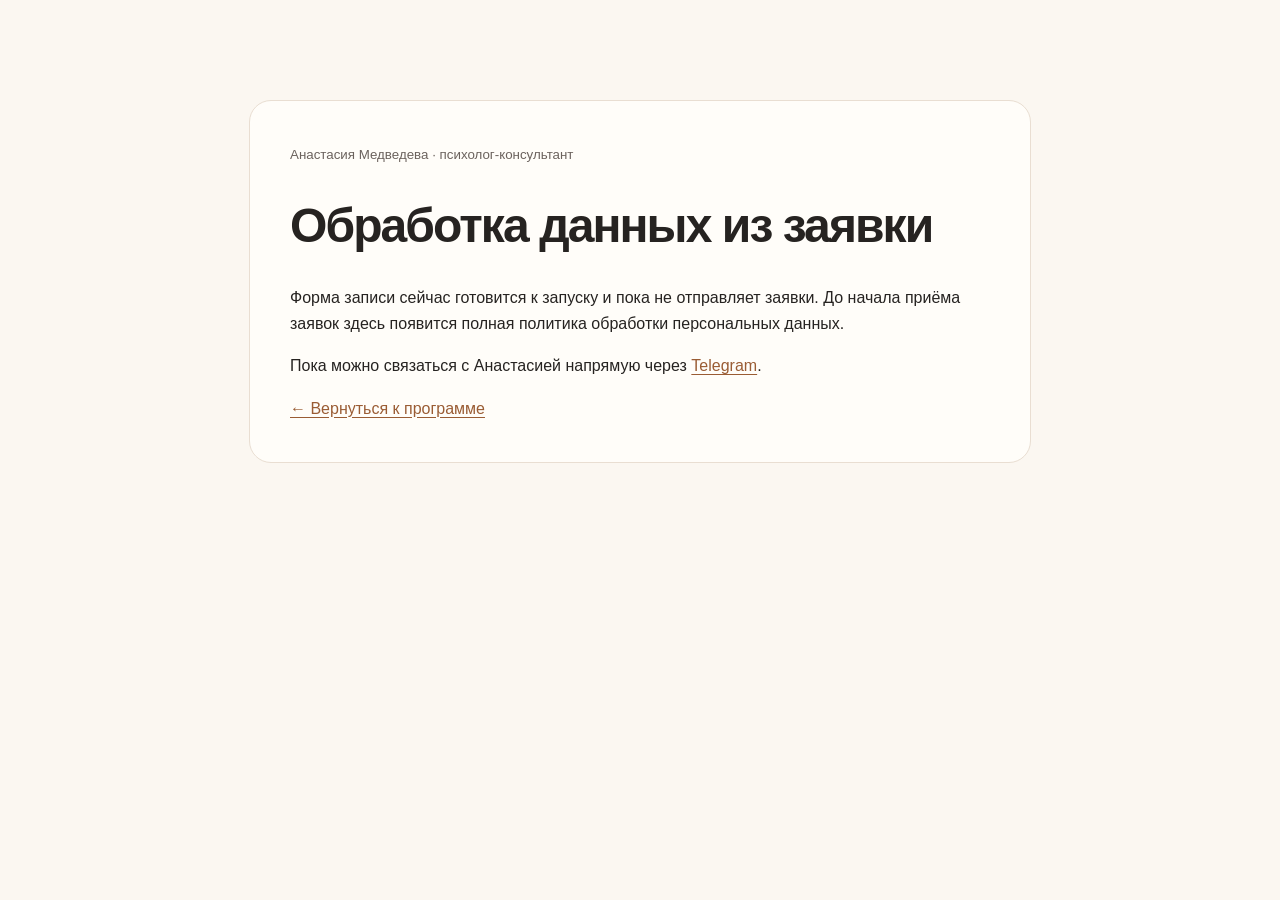
==== privacy/index.html @ b4ab06f7 "Add privacy notice for anxiety program landing page" ====
<!doctype html>
<html lang="ru">
<head>
  <meta charset="utf-8" />
  <meta name="viewport" content="width=device-width, initial-scale=1" />
  <meta name="robots" content="noindex" />
  <title>Информация об обработке данных — Анастасия Медведева</title>
  <style>body{margin:0;padding:28px;background:#fbf7f1;color:#262321;font:16px/1.65 Manrope,Arial,sans-serif}main{max-width:700px;margin:8vh auto;padding:40px;background:#fffdf9;border:1px solid #e9ded2;border-radius:22px}h1{font-size:clamp(2rem,5vw,3rem);line-height:1.1;letter-spacing:-.04em}a{color:#9a5c34;text-underline-offset:3px}small{color:#6b625d}@media(max-width:600px){main{margin:2vh auto;padding:28px}}</style>
</head>
<body>
<main>
  <small>Анастасия Медведева · психолог-консультант</small>
  <h1>Обработка данных из заявки</h1>
  <p>Форма записи сейчас готовится к запуску и пока не отправляет заявки. До начала приёма заявок здесь появится полная политика обработки персональных данных.</p>
  <p>Пока можно связаться с Анастасией напрямую через <a href="https://t.me/aanastasia_me">Telegram</a>.</p>
  <a href="../trevoga/">← Вернуться к программе</a>
</main>
</body>
</html>
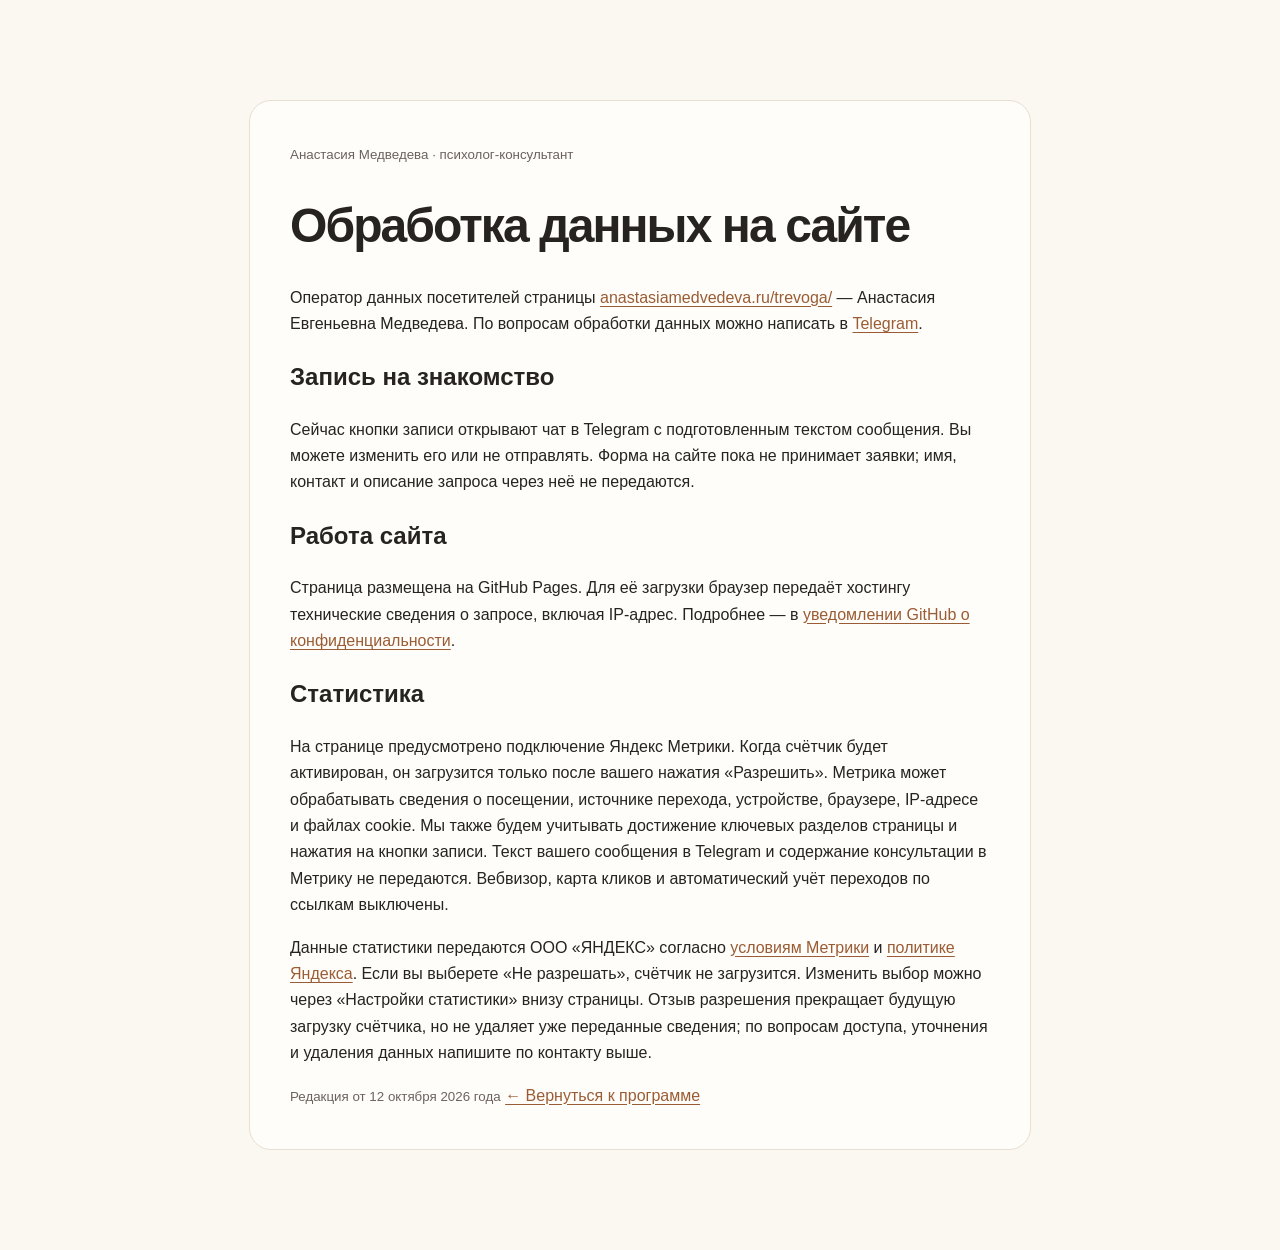
==== commit cbf784e6: "Explain analytics choices for anxiety page visitors" ====
--- a/privacy/index.html
+++ b/privacy/index.html
@@ -4,15 +4,22 @@
   <meta charset="utf-8" />
   <meta name="viewport" content="width=device-width, initial-scale=1" />
   <meta name="robots" content="noindex" />
-  <title>Информация об обработке данных — Анастасия Медведева</title>
+  <title>Обработка данных — Анастасия Медведева</title>
   <style>body{margin:0;padding:28px;background:#fbf7f1;color:#262321;font:16px/1.65 Manrope,Arial,sans-serif}main{max-width:700px;margin:8vh auto;padding:40px;background:#fffdf9;border:1px solid #e9ded2;border-radius:22px}h1{font-size:clamp(2rem,5vw,3rem);line-height:1.1;letter-spacing:-.04em}a{color:#9a5c34;text-underline-offset:3px}small{color:#6b625d}@media(max-width:600px){main{margin:2vh auto;padding:28px}}</style>
 </head>
 <body>
 <main>
   <small>Анастасия Медведева · психолог-консультант</small>
-  <h1>Обработка данных из заявки</h1>
-  <p>Форма записи сейчас готовится к запуску и пока не отправляет заявки. До начала приёма заявок здесь появится полная политика обработки персональных данных.</p>
-  <p>Пока можно связаться с Анастасией напрямую через <a href="https://t.me/aanastasia_me">Telegram</a>.</p>
+  <h1>Обработка данных на сайте</h1>
+  <p>Оператор данных посетителей страницы <a href="../trevoga/">anastasiamedvedeva.ru/trevoga/</a> — Анастасия Евгеньевна Медведева. По вопросам обработки данных можно написать в <a href="https://t.me/aanastasia_me">Telegram</a>.</p>
+  <h2>Запись на знакомство</h2>
+  <p>Сейчас кнопки записи открывают чат в Telegram с подготовленным текстом сообщения. Вы можете изменить его или не отправлять. Форма на сайте пока не принимает заявки; имя, контакт и описание запроса через неё не передаются.</p>
+  <h2>Работа сайта</h2>
+  <p>Страница размещена на GitHub Pages. Для её загрузки браузер передаёт хостингу технические сведения о запросе, включая IP-адрес. Подробнее — в <a href="https://docs.github.com/ru/site-policy/privacy-policies/github-general-privacy-statement">уведомлении GitHub о конфиденциальности</a>.</p>
+  <h2>Статистика</h2>
+  <p>На странице предусмотрено подключение Яндекс Метрики. Когда счётчик будет активирован, он загрузится только после вашего нажатия «Разрешить». Метрика может обрабатывать сведения о посещении, источнике перехода, устройстве, браузере, IP-адресе и файлах cookie. Мы также будем учитывать достижение ключевых разделов страницы и нажатия на кнопки записи. Текст вашего сообщения в Telegram и содержание консультации в Метрику не передаются. Вебвизор, карта кликов и автоматический учёт переходов по ссылкам выключены.</p>
+  <p>Данные статистики передаются ООО «ЯНДЕКС» согласно <a href="https://yandex.ru/legal/metrica_termsofuse/ru/">условиям Метрики</a> и <a href="https://yandex.ru/legal/confidential/ru/">политике Яндекса</a>. Если вы выберете «Не разрешать», счётчик не загрузится. Изменить выбор можно через «Настройки статистики» внизу страницы. Отзыв разрешения прекращает будущую загрузку счётчика, но не удаляет уже переданные сведения; по вопросам доступа, уточнения и удаления данных напишите по контакту выше.</p>
+  <small>Редакция от 12 октября 2026 года</small>
   <a href="../trevoga/">← Вернуться к программе</a>
 </main>
 </body>
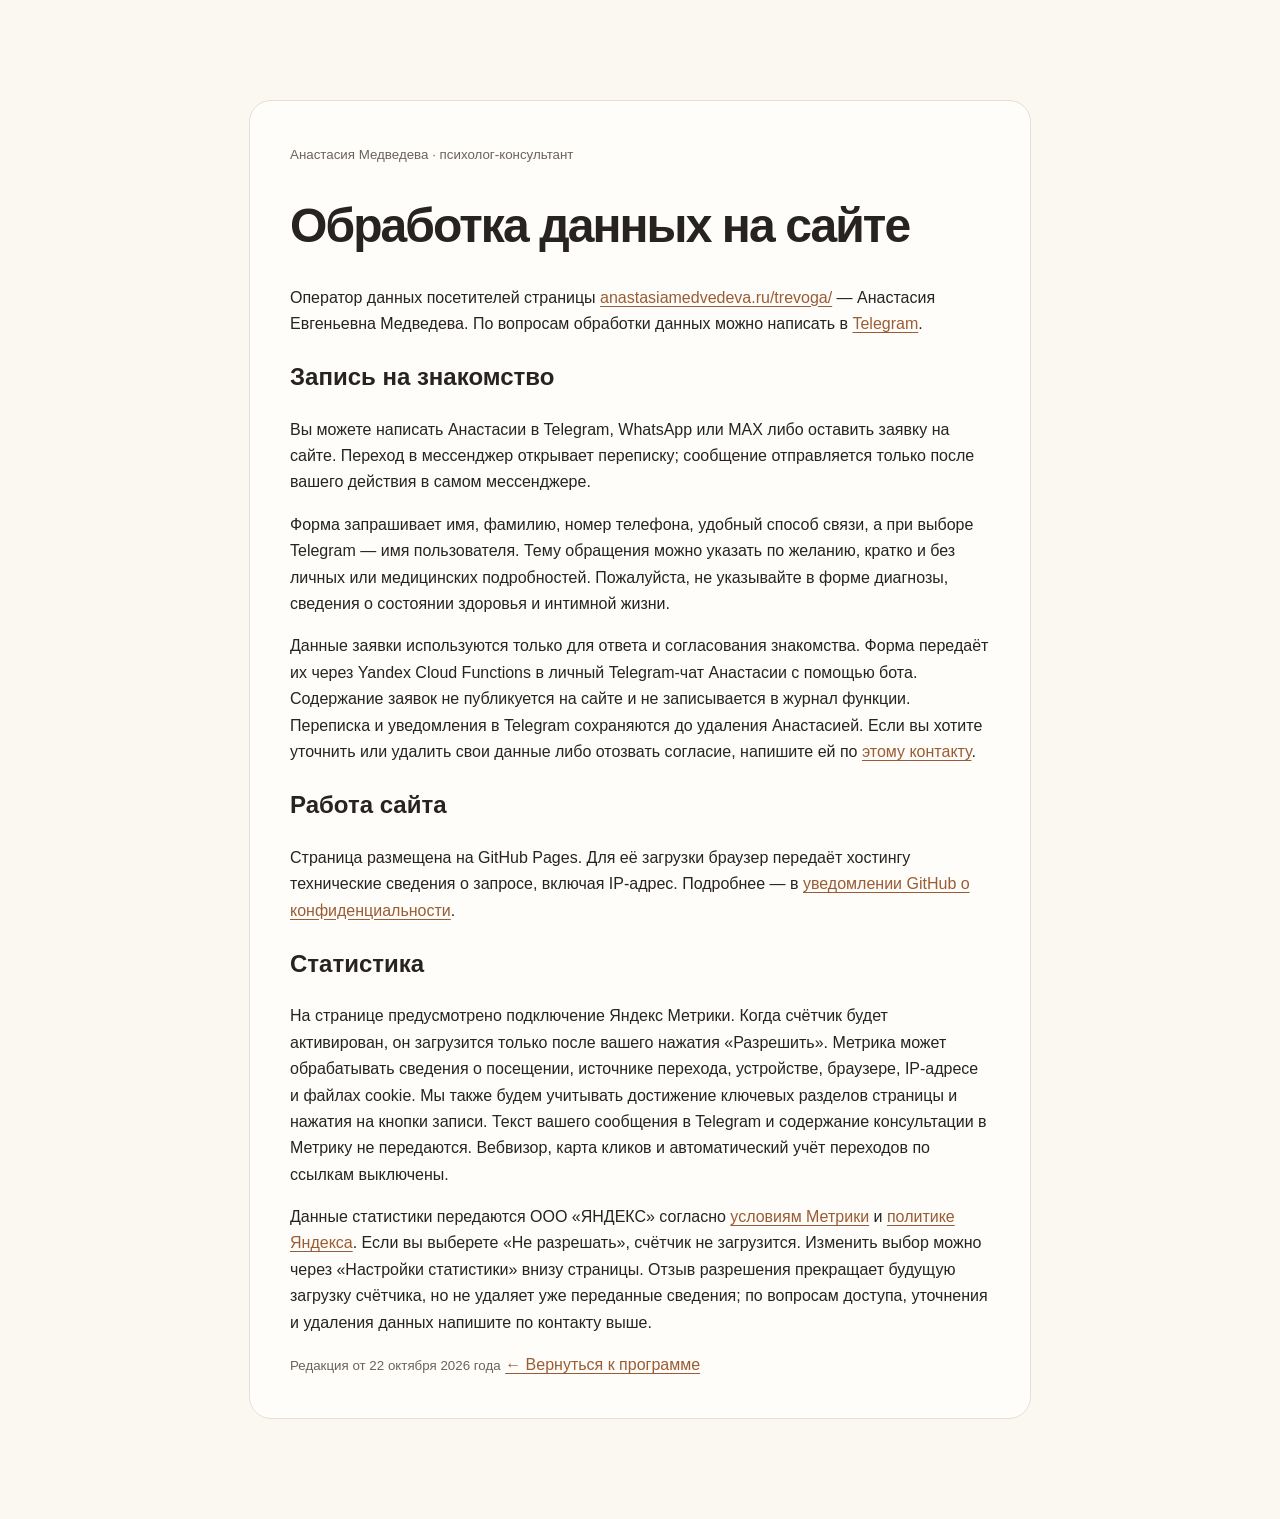
==== commit 613030f2: "Describe lead form data handling" ====
--- a/privacy/index.html
+++ b/privacy/index.html
@@ -13,13 +13,15 @@
   <h1>Обработка данных на сайте</h1>
   <p>Оператор данных посетителей страницы <a href="../trevoga/">anastasiamedvedeva.ru/trevoga/</a> — Анастасия Евгеньевна Медведева. По вопросам обработки данных можно написать в <a href="https://t.me/aanastasia_me">Telegram</a>.</p>
   <h2>Запись на знакомство</h2>
-  <p>Сейчас кнопки записи открывают чат в Telegram с подготовленным текстом сообщения. Вы можете изменить его или не отправлять. Форма на сайте пока не принимает заявки; имя, контакт и описание запроса через неё не передаются.</p>
+  <p>Вы можете написать Анастасии в Telegram, WhatsApp или MAX либо оставить заявку на сайте. Переход в мессенджер открывает переписку; сообщение отправляется только после вашего действия в самом мессенджере.</p>
+  <p>Форма запрашивает имя, фамилию, номер телефона, удобный способ связи, а при выборе Telegram — имя пользователя. Тему обращения можно указать по желанию, кратко и без личных или медицинских подробностей. Пожалуйста, не указывайте в форме диагнозы, сведения о состоянии здоровья и интимной жизни.</p>
+  <p>Данные заявки используются только для ответа и согласования знакомства. Форма передаёт их через Yandex Cloud Functions в личный Telegram-чат Анастасии с помощью бота. Содержание заявок не публикуется на сайте и не записывается в журнал функции. Переписка и уведомления в Telegram сохраняются до удаления Анастасией. Если вы хотите уточнить или удалить свои данные либо отозвать согласие, напишите ей по <a href="https://t.me/aanastasia_me">этому контакту</a>.</p>
   <h2>Работа сайта</h2>
   <p>Страница размещена на GitHub Pages. Для её загрузки браузер передаёт хостингу технические сведения о запросе, включая IP-адрес. Подробнее — в <a href="https://docs.github.com/ru/site-policy/privacy-policies/github-general-privacy-statement">уведомлении GitHub о конфиденциальности</a>.</p>
   <h2>Статистика</h2>
   <p>На странице предусмотрено подключение Яндекс Метрики. Когда счётчик будет активирован, он загрузится только после вашего нажатия «Разрешить». Метрика может обрабатывать сведения о посещении, источнике перехода, устройстве, браузере, IP-адресе и файлах cookie. Мы также будем учитывать достижение ключевых разделов страницы и нажатия на кнопки записи. Текст вашего сообщения в Telegram и содержание консультации в Метрику не передаются. Вебвизор, карта кликов и автоматический учёт переходов по ссылкам выключены.</p>
   <p>Данные статистики передаются ООО «ЯНДЕКС» согласно <a href="https://yandex.ru/legal/metrica_termsofuse/ru/">условиям Метрики</a> и <a href="https://yandex.ru/legal/confidential/ru/">политике Яндекса</a>. Если вы выберете «Не разрешать», счётчик не загрузится. Изменить выбор можно через «Настройки статистики» внизу страницы. Отзыв разрешения прекращает будущую загрузку счётчика, но не удаляет уже переданные сведения; по вопросам доступа, уточнения и удаления данных напишите по контакту выше.</p>
-  <small>Редакция от 12 октября 2026 года</small>
+  <small>Редакция от 22 октября 2026 года</small>
   <a href="../trevoga/">← Вернуться к программе</a>
 </main>
 </body>
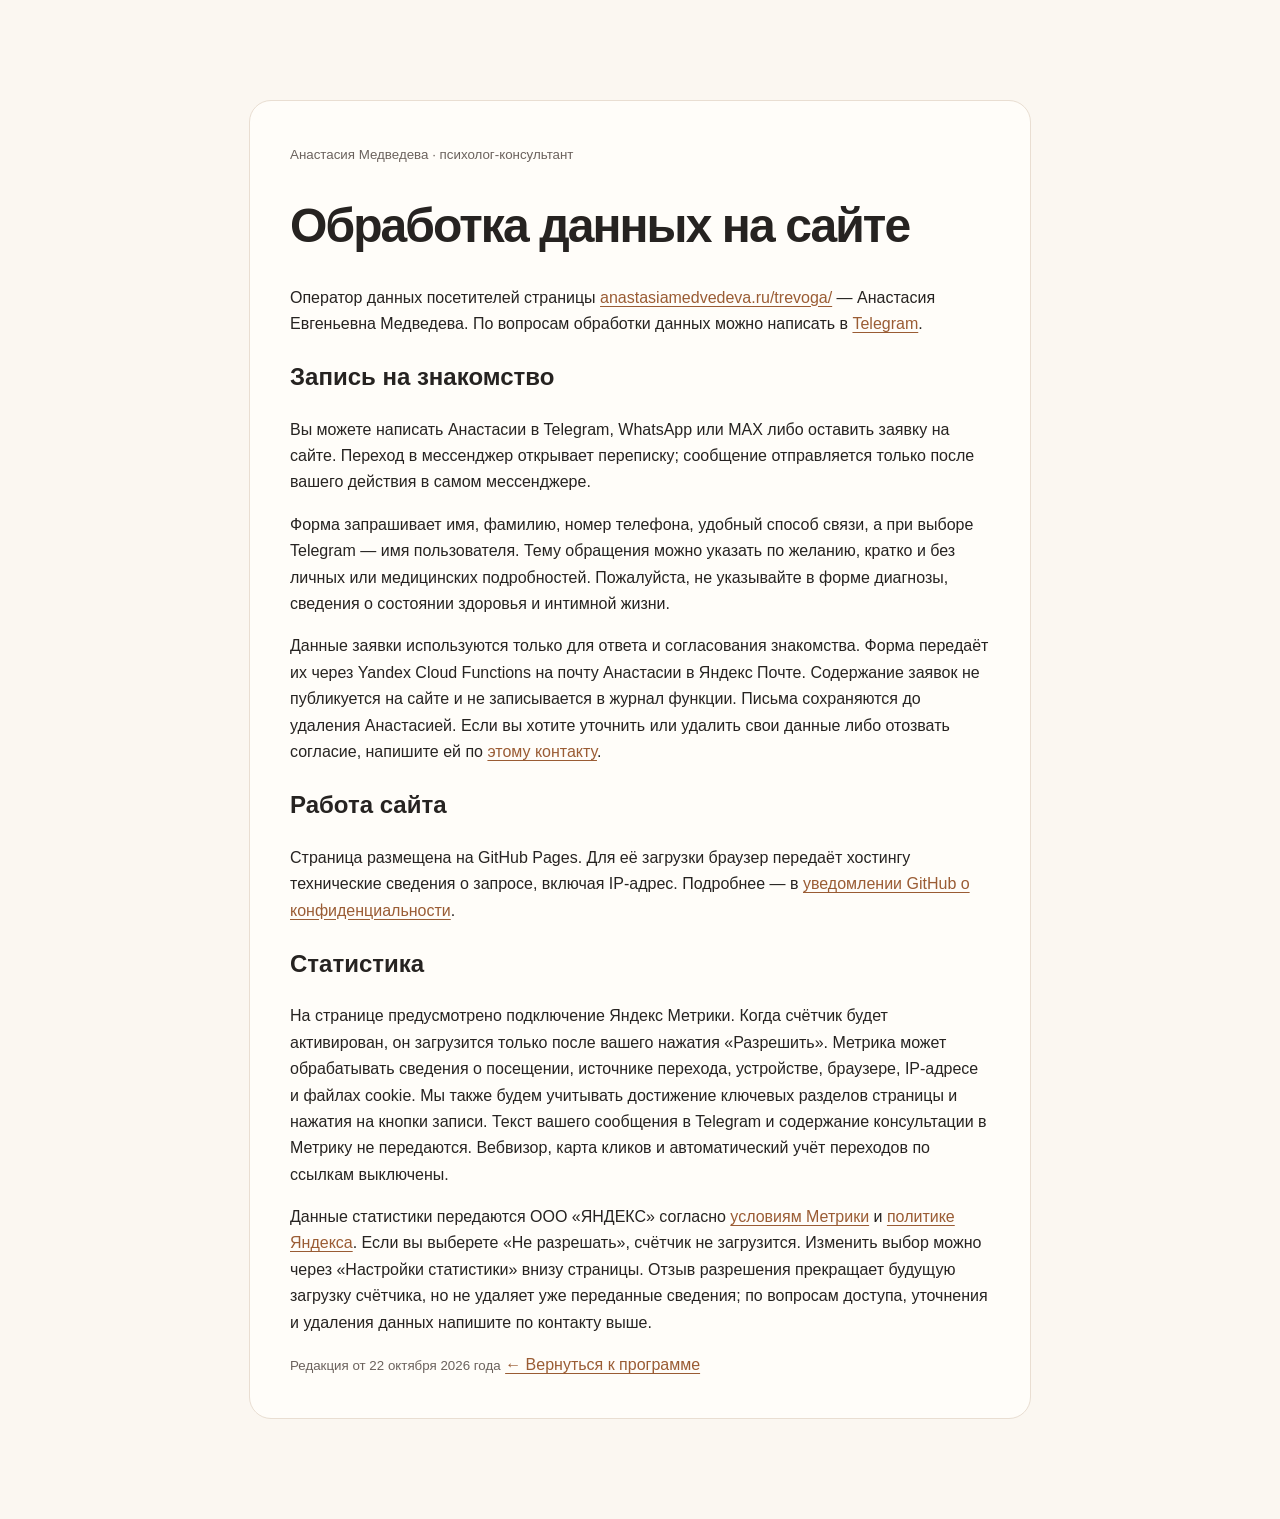
==== commit 16d4b5c4: "Update privacy notice for email lead delivery" ====
--- a/privacy/index.html
+++ b/privacy/index.html
@@ -15,7 +15,7 @@
   <h2>Запись на знакомство</h2>
   <p>Вы можете написать Анастасии в Telegram, WhatsApp или MAX либо оставить заявку на сайте. Переход в мессенджер открывает переписку; сообщение отправляется только после вашего действия в самом мессенджере.</p>
   <p>Форма запрашивает имя, фамилию, номер телефона, удобный способ связи, а при выборе Telegram — имя пользователя. Тему обращения можно указать по желанию, кратко и без личных или медицинских подробностей. Пожалуйста, не указывайте в форме диагнозы, сведения о состоянии здоровья и интимной жизни.</p>
-  <p>Данные заявки используются только для ответа и согласования знакомства. Форма передаёт их через Yandex Cloud Functions в личный Telegram-чат Анастасии с помощью бота. Содержание заявок не публикуется на сайте и не записывается в журнал функции. Переписка и уведомления в Telegram сохраняются до удаления Анастасией. Если вы хотите уточнить или удалить свои данные либо отозвать согласие, напишите ей по <a href="https://t.me/aanastasia_me">этому контакту</a>.</p>
+  <p>Данные заявки используются только для ответа и согласования знакомства. Форма передаёт их через Yandex Cloud Functions на почту Анастасии в Яндекс Почте. Содержание заявок не публикуется на сайте и не записывается в журнал функции. Письма сохраняются до удаления Анастасией. Если вы хотите уточнить или удалить свои данные либо отозвать согласие, напишите ей по <a href="https://t.me/aanastasia_me">этому контакту</a>.</p>
   <h2>Работа сайта</h2>
   <p>Страница размещена на GitHub Pages. Для её загрузки браузер передаёт хостингу технические сведения о запросе, включая IP-адрес. Подробнее — в <a href="https://docs.github.com/ru/site-policy/privacy-policies/github-general-privacy-statement">уведомлении GitHub о конфиденциальности</a>.</p>
   <h2>Статистика</h2>
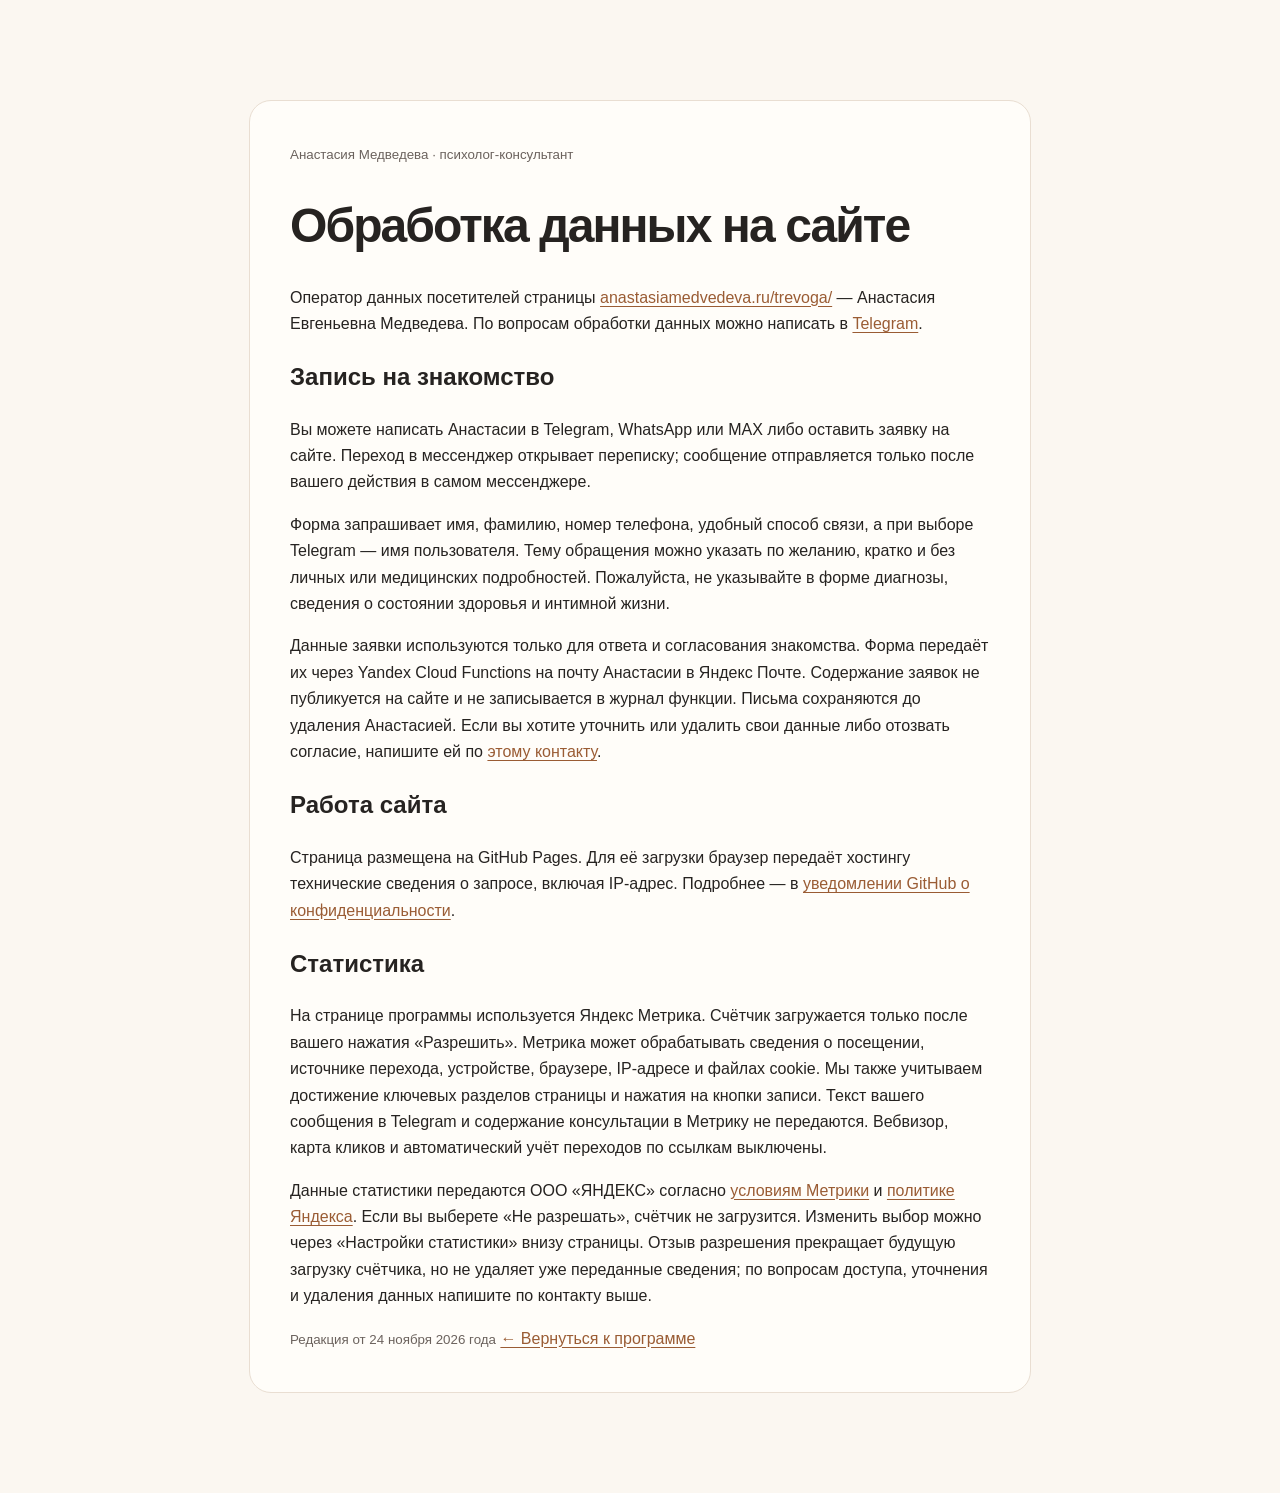
==== commit d40bbea8: "Describe active consent-gated Metrica in privacy notice" ====
--- a/privacy/index.html
+++ b/privacy/index.html
@@ -19,9 +19,9 @@
   <h2>Работа сайта</h2>
   <p>Страница размещена на GitHub Pages. Для её загрузки браузер передаёт хостингу технические сведения о запросе, включая IP-адрес. Подробнее — в <a href="https://docs.github.com/ru/site-policy/privacy-policies/github-general-privacy-statement">уведомлении GitHub о конфиденциальности</a>.</p>
   <h2>Статистика</h2>
-  <p>На странице предусмотрено подключение Яндекс Метрики. Когда счётчик будет активирован, он загрузится только после вашего нажатия «Разрешить». Метрика может обрабатывать сведения о посещении, источнике перехода, устройстве, браузере, IP-адресе и файлах cookie. Мы также будем учитывать достижение ключевых разделов страницы и нажатия на кнопки записи. Текст вашего сообщения в Telegram и содержание консультации в Метрику не передаются. Вебвизор, карта кликов и автоматический учёт переходов по ссылкам выключены.</p>
+  <p>На странице программы используется Яндекс Метрика. Счётчик загружается только после вашего нажатия «Разрешить». Метрика может обрабатывать сведения о посещении, источнике перехода, устройстве, браузере, IP-адресе и файлах cookie. Мы также учитываем достижение ключевых разделов страницы и нажатия на кнопки записи. Текст вашего сообщения в Telegram и содержание консультации в Метрику не передаются. Вебвизор, карта кликов и автоматический учёт переходов по ссылкам выключены.</p>
   <p>Данные статистики передаются ООО «ЯНДЕКС» согласно <a href="https://yandex.ru/legal/metrica_termsofuse/ru/">условиям Метрики</a> и <a href="https://yandex.ru/legal/confidential/ru/">политике Яндекса</a>. Если вы выберете «Не разрешать», счётчик не загрузится. Изменить выбор можно через «Настройки статистики» внизу страницы. Отзыв разрешения прекращает будущую загрузку счётчика, но не удаляет уже переданные сведения; по вопросам доступа, уточнения и удаления данных напишите по контакту выше.</p>
-  <small>Редакция от 22 октября 2026 года</small>
+  <small>Редакция от 24 ноября 2026 года</small>
   <a href="../trevoga/">← Вернуться к программе</a>
 </main>
 </body>
